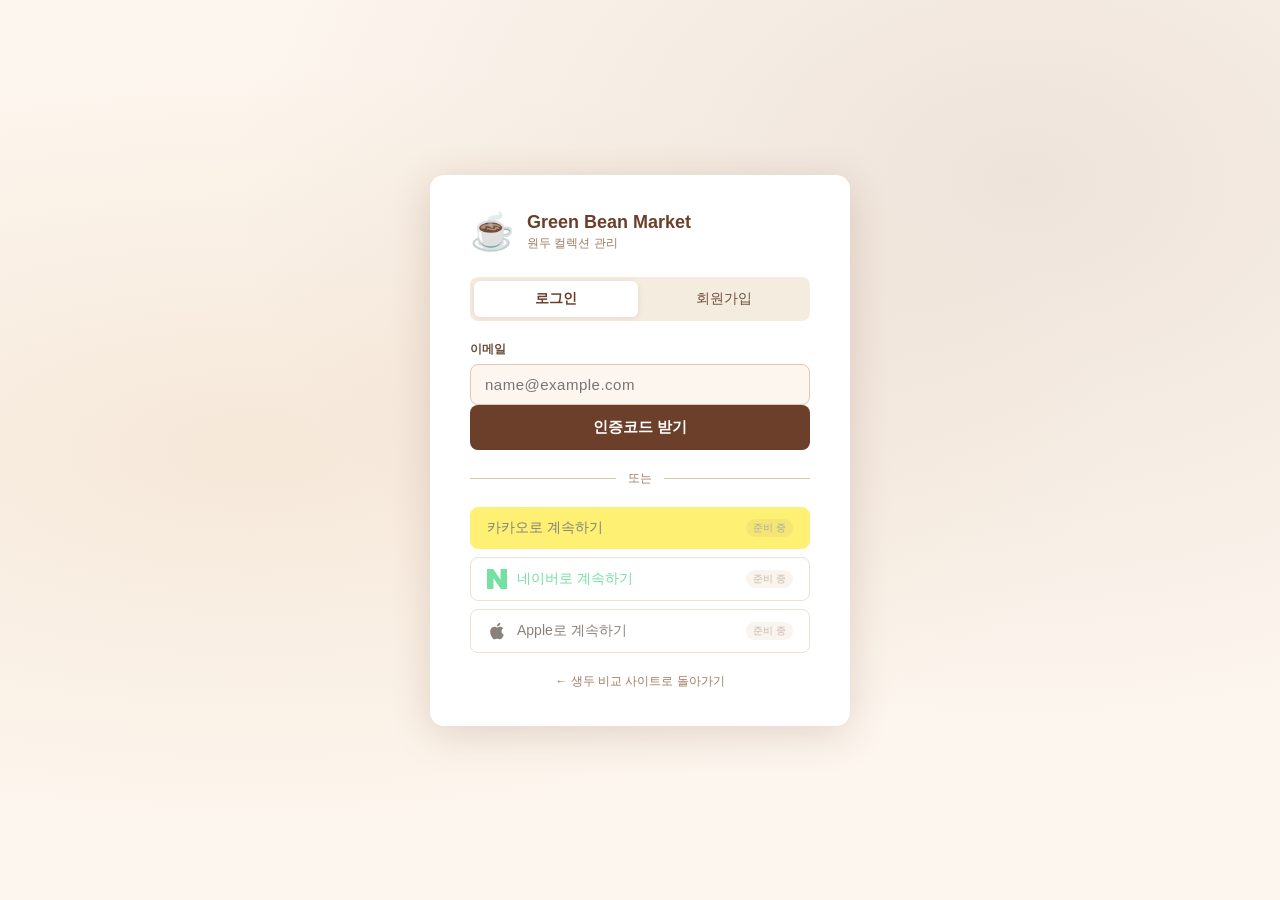
==== auth.html @ fc9a9150 "feat: 이메일 OTP 인증 시스템 + 원두 컬렉션 로그인 게이트 - auth.html/css/js: Supabase 이메일 OTP 인증 (8자리) - 카카오/네이버/Apple " ====
<!DOCTYPE html>
<html lang="ko">
<head>
<meta charset="UTF-8">
<meta name="viewport" content="width=device-width, initial-scale=1.0">
<title>로그인 — Green Bean Market</title>
<link rel="stylesheet" href="auth.css">
</head>
<body>

<div class="auth-bg">
  <div class="auth-card">

    <!-- 로고 -->
    <a href="index.html" class="auth-logo">
      <span>☕</span>
      <div>
        <div class="auth-logo-title">Green Bean Market</div>
        <div class="auth-logo-sub">원두 컬렉션 관리</div>
      </div>
    </a>

    <!-- 탭 -->
    <div class="auth-tabs">
      <button class="auth-tab active" id="tabLogin"  onclick="switchTab('login')">로그인</button>
      <button class="auth-tab"        id="tabSignup" onclick="switchTab('signup')">회원가입</button>
    </div>

    <!-- 에러/성공 메시지 -->
    <div class="auth-msg" id="authMsg" style="display:none"></div>

    <!-- Step 1: 이메일 입력 -->
    <div id="stepEmail">
      <div class="auth-field">
        <label>이메일</label>
        <input type="email" id="emailInput" placeholder="name@example.com"
               onkeydown="if(event.key==='Enter')sendCode()">
      </div>
      <button class="auth-btn-primary" id="btnSendCode" onclick="sendCode()">
        인증코드 받기
      </button>
    </div>

    <!-- Step 2: OTP 입력 -->
    <div id="stepOtp" style="display:none">
      <div class="auth-otp-info" id="otpInfo"></div>
      <div class="auth-field">
        <label>인증코드 <span class="auth-timer" id="otpTimer"></span></label>
        <input type="text" id="otpInput" placeholder="6자리 숫자 입력"
               maxlength="8" inputmode="numeric" autocomplete="one-time-code"
               onkeydown="if(event.key==='Enter')verifyCode()">
      </div>
      <button class="auth-btn-primary" id="btnVerify" onclick="verifyCode()">
        인증 확인
      </button>
      <button class="auth-btn-ghost" onclick="backToEmail()">
        ← 이메일 다시 입력
      </button>
    </div>

    <!-- 소셜 로그인 (추후 활성화) -->
    <div class="auth-divider"><span>또는</span></div>
    <div class="auth-social">
      <button class="auth-social-btn kakao" disabled title="준비 중">
        <img src="https://developers.kakao.com/assets/img/about/logos/kakaolink/kakaolink_btn_medium.png"
             alt="카카오" width="20" height="20" onerror="this.style.display='none'">
        카카오로 계속하기
        <span class="auth-soon">준비 중</span>
      </button>
      <button class="auth-social-btn naver" disabled title="준비 중">
        <svg width="20" height="20" viewBox="0 0 24 24" fill="currentColor">
          <path d="M16.273 12.845L7.376 0H0v24h7.727V11.155L16.624 24H24V0h-7.727z"/>
        </svg>
        네이버로 계속하기
        <span class="auth-soon">준비 중</span>
      </button>
      <button class="auth-social-btn apple" disabled title="준비 중">
        <svg width="20" height="20" viewBox="0 0 24 24" fill="currentColor">
          <path d="M18.71 19.5c-.83 1.24-1.71 2.45-3.05 2.47-1.34.03-1.77-.79-3.29-.79-1.53 0-2 .77-3.27.82-1.31.05-2.3-1.32-3.14-2.53C4.25 17 2.94 12.45 4.7 9.39c.87-1.52 2.43-2.48 4.12-2.51 1.28-.02 2.5.87 3.29.87.78 0 2.26-1.07 3.8-.91.65.03 2.47.26 3.64 1.98-.09.06-2.17 1.28-2.15 3.81.03 3.02 2.65 4.03 2.68 4.04-.03.07-.42 1.44-1.38 2.83M13 3.5c.73-.83 1.94-1.46 2.94-1.5.13 1.17-.34 2.35-1.04 3.19-.69.85-1.83 1.51-2.95 1.42-.15-1.15.41-2.35 1.05-3.11z"/>
        </svg>
        Apple로 계속하기
        <span class="auth-soon">준비 중</span>
      </button>
    </div>

    <p class="auth-footer">
      <a href="index.html">← 생두 비교 사이트로 돌아가기</a>
    </p>
  </div>
</div>

<script src="https://cdn.jsdelivr.net/npm/@supabase/supabase-js@2/dist/umd/supabase.min.js"></script>
<script src="supabase.config.js"></script>
<script src="auth.js"></script>
</body>
</html>
---- auth.css ----
*, *::before, *::after { box-sizing: border-box; margin: 0; padding: 0; }

:root {
  --brown:   #6b3f2a;
  --brown2:  #8b5e42;
  --tan:     #d4a97a;
  --tan2:    #e8cca8;
  --cream:   #fdf6ee;
  --cream2:  #f5ece0;
  --border:  #ddc9b0;
  --text:    #2c1a0e;
  --text2:   #6b4f3a;
  --text3:   #9e7b62;
  --white:   #ffffff;
  --error:   #dc2626;
  --success: #16a34a;
  --radius:  14px;
  --radius-sm: 8px;
  --shadow:  0 8px 40px rgba(107,63,42,.18);
}

body {
  min-height: 100vh;
  font-family: 'Pretendard', 'Apple SD Gothic Neo', 'Noto Sans KR', sans-serif;
  color: var(--text);
}

/* ── 배경 ── */
.auth-bg {
  min-height: 100vh;
  background:
    radial-gradient(ellipse at 20% 50%, rgba(212,169,122,.18) 0%, transparent 60%),
    radial-gradient(ellipse at 80% 20%, rgba(107,63,42,.10) 0%, transparent 55%),
    var(--cream);
  display: flex;
  align-items: center;
  justify-content: center;
  padding: 24px;
}

/* ── 카드 ── */
.auth-card {
  background: var(--white);
  border-radius: var(--radius);
  box-shadow: var(--shadow);
  padding: 36px 40px;
  width: 100%;
  max-width: 420px;
  display: flex;
  flex-direction: column;
  gap: 20px;
}

/* ── 로고 ── */
.auth-logo {
  display: flex;
  align-items: center;
  gap: 12px;
  text-decoration: none;
  color: inherit;
  margin-bottom: 4px;
}
.auth-logo span        { font-size: 36px; }
.auth-logo-title       { font-size: 18px; font-weight: 700; color: var(--brown); }
.auth-logo-sub         { font-size: 12px; color: var(--text3); margin-top: 2px; }

/* ── 탭 ── */
.auth-tabs {
  display: flex;
  background: var(--cream2);
  border-radius: var(--radius-sm);
  padding: 4px;
  gap: 4px;
}
.auth-tab {
  flex: 1;
  padding: 9px;
  border: none;
  border-radius: 6px;
  background: transparent;
  font-size: 14px;
  font-weight: 500;
  color: var(--text2);
  cursor: pointer;
  transition: background .15s, color .15s, box-shadow .15s;
}
.auth-tab.active {
  background: var(--white);
  color: var(--brown);
  font-weight: 700;
  box-shadow: 0 1px 6px rgba(107,63,42,.12);
}

/* ── 메시지 ── */
.auth-msg {
  padding: 12px 14px;
  border-radius: var(--radius-sm);
  font-size: 13px;
  line-height: 1.5;
}
.auth-msg.error   { background: #fef2f2; color: var(--error);   border: 1px solid #fecaca; }
.auth-msg.success { background: #f0fdf4; color: var(--success); border: 1px solid #bbf7d0; }
.auth-msg.info    { background: #eff6ff; color: #1d4ed8;        border: 1px solid #bfdbfe; }

/* ── 필드 ── */
.auth-field { display: flex; flex-direction: column; gap: 6px; }
.auth-field label {
  font-size: 12px;
  font-weight: 600;
  color: var(--text2);
  display: flex;
  align-items: center;
  gap: 8px;
}
.auth-field input {
  padding: 11px 14px;
  border: 1.5px solid var(--border);
  border-radius: var(--radius-sm);
  font-size: 15px;
  color: var(--text);
  background: var(--cream);
  outline: none;
  transition: border-color .15s, background .15s;
  font-family: inherit;
  letter-spacing: .5px;
}
.auth-field input:focus {
  border-color: var(--tan);
  background: var(--white);
}
.auth-field input.invalid { border-color: var(--error); }

/* OTP 입력 큰 스타일 */
#otpInput {
  font-size: 24px;
  letter-spacing: 6px;
  text-align: center;
  font-weight: 600;
}

/* ── 버튼 ── */
.auth-btn-primary {
  width: 100%;
  padding: 13px;
  background: var(--brown);
  color: var(--white);
  border: none;
  border-radius: var(--radius-sm);
  font-size: 15px;
  font-weight: 700;
  cursor: pointer;
  transition: background .15s, transform .1s;
}
.auth-btn-primary:hover   { background: var(--brown2); }
.auth-btn-primary:active  { transform: scale(.98); }
.auth-btn-primary:disabled { opacity: .6; cursor: not-allowed; }

.auth-btn-ghost {
  width: 100%;
  padding: 10px;
  background: none;
  color: var(--text3);
  border: none;
  font-size: 13px;
  cursor: pointer;
  transition: color .12s;
  text-align: center;
}
.auth-btn-ghost:hover { color: var(--brown); }

/* ── OTP 안내 ── */
.auth-otp-info {
  background: var(--cream2);
  border-radius: var(--radius-sm);
  padding: 12px 14px;
  font-size: 13px;
  color: var(--text2);
  line-height: 1.5;
  text-align: center;
}
.auth-otp-info strong { color: var(--brown); display: block; margin-bottom: 2px; }

.auth-timer {
  margin-left: auto;
  font-size: 12px;
  color: var(--error);
  font-weight: 600;
  font-variant-numeric: tabular-nums;
}

/* ── 구분선 ── */
.auth-divider {
  display: flex;
  align-items: center;
  gap: 12px;
  color: var(--text3);
  font-size: 12px;
}
.auth-divider::before,
.auth-divider::after {
  content: '';
  flex: 1;
  height: 1px;
  background: var(--border);
}

/* ── 소셜 버튼 ── */
.auth-social { display: flex; flex-direction: column; gap: 8px; }
.auth-social-btn {
  width: 100%;
  padding: 11px 16px;
  border-radius: var(--radius-sm);
  border: 1.5px solid var(--border);
  background: var(--white);
  font-size: 14px;
  font-weight: 500;
  cursor: not-allowed;
  display: flex;
  align-items: center;
  gap: 10px;
  opacity: .55;
  transition: opacity .15s;
  color: var(--text);
  position: relative;
}
.auth-social-btn:not(:disabled):hover { opacity: .8; }
.auth-social-btn.kakao { background: #FEE500; border-color: #FEE500; color: #191919; }
.auth-social-btn.naver { color: #03C75A; }

.auth-soon {
  margin-left: auto;
  font-size: 10px;
  background: var(--cream2);
  color: var(--text3);
  padding: 2px 7px;
  border-radius: 100px;
}
.kakao .auth-soon { background: rgba(0,0,0,.08); color: #666; }

/* ── 하단 링크 ── */
.auth-footer {
  text-align: center;
  font-size: 12px;
}
.auth-footer a {
  color: var(--text3);
  text-decoration: none;
  transition: color .12s;
}
.auth-footer a:hover { color: var(--brown); }

/* ── 반응형 ── */
@media (max-width: 480px) {
  .auth-card { padding: 28px 24px; }
}
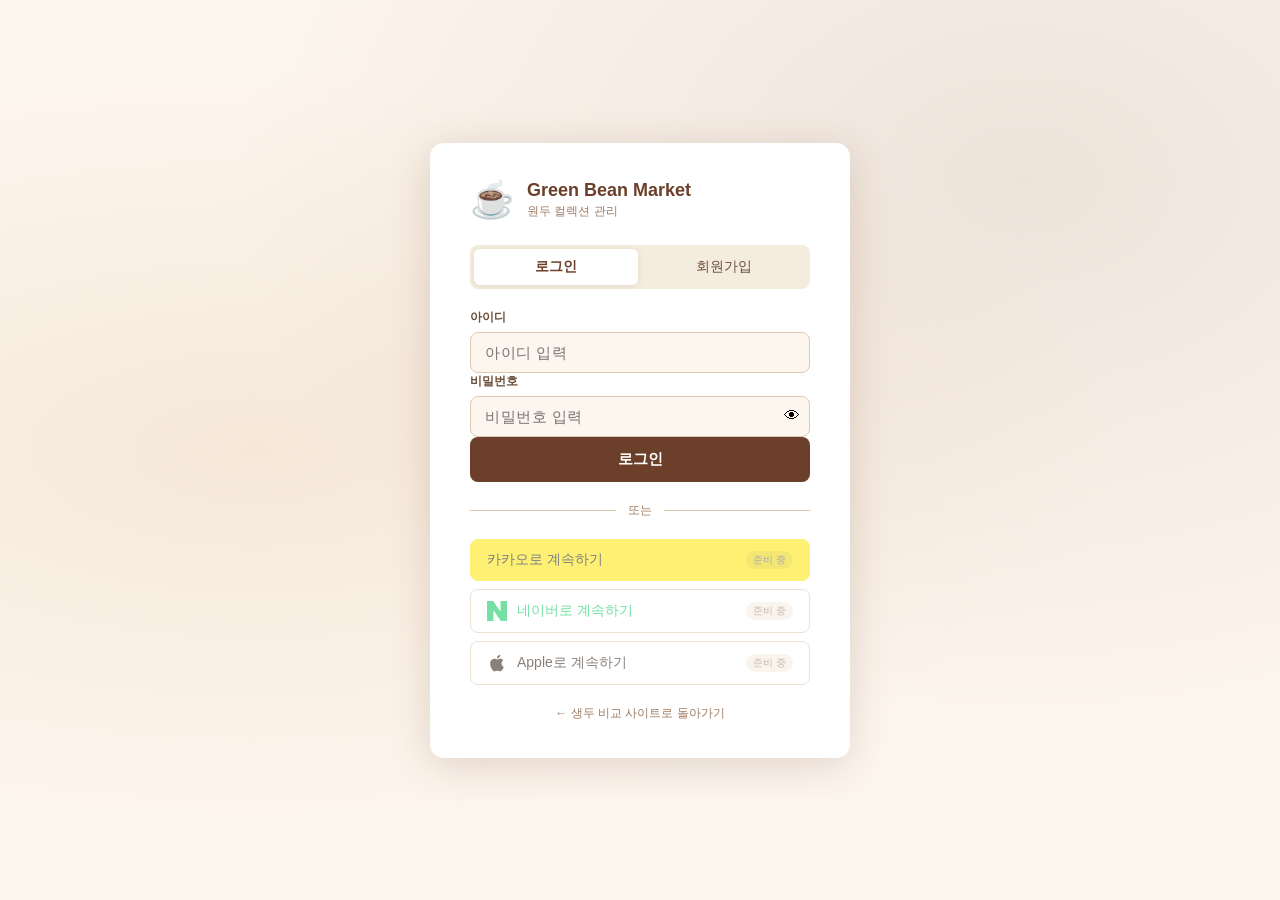
==== commit a21a43cb: "feat: 아이디/비밀번호/닉네임 기반 회원가입·로그인 시스템 - 회원가입: 아이디(중복체크), 닉네임, 비밀번호, 이메일(선택) - 로그인: 아이디 + 비밀번호 - profile" ====
--- a/auth.html
+++ b/auth.html
@@ -26,36 +26,74 @@
       <button class="auth-tab"        id="tabSignup" onclick="switchTab('signup')">회원가입</button>
     </div>
 
-    <!-- 에러/성공 메시지 -->
+    <!-- 메시지 -->
     <div class="auth-msg" id="authMsg" style="display:none"></div>
 
-    <!-- Step 1: 이메일 입력 -->
-    <div id="stepEmail">
+    <!-- ── 로그인 폼 ── -->
+    <div id="loginForm">
       <div class="auth-field">
-        <label>이메일</label>
-        <input type="email" id="emailInput" placeholder="name@example.com"
-               onkeydown="if(event.key==='Enter')sendCode()">
+        <label>아이디</label>
+        <input type="text" id="loginUsername" placeholder="아이디 입력"
+               autocomplete="username"
+               onkeydown="if(event.key==='Enter')document.getElementById('loginPassword').focus()">
       </div>
-      <button class="auth-btn-primary" id="btnSendCode" onclick="sendCode()">
-        인증코드 받기
-      </button>
+      <div class="auth-field">
+        <label>비밀번호</label>
+        <div class="auth-pw-wrap">
+          <input type="password" id="loginPassword" placeholder="비밀번호 입력"
+                 autocomplete="current-password"
+                 onkeydown="if(event.key==='Enter')login()">
+          <button class="auth-pw-toggle" type="button" onclick="togglePw('loginPassword', this)">👁</button>
+        </div>
+      </div>
+      <button class="auth-btn-primary" onclick="login()">로그인</button>
     </div>
 
-    <!-- Step 2: OTP 입력 -->
-    <div id="stepOtp" style="display:none">
-      <div class="auth-otp-info" id="otpInfo"></div>
+    <!-- ── 회원가입 폼 ── -->
+    <div id="signupForm" style="display:none">
       <div class="auth-field">
-        <label>인증코드 <span class="auth-timer" id="otpTimer"></span></label>
-        <input type="text" id="otpInput" placeholder="6자리 숫자 입력"
-               maxlength="8" inputmode="numeric" autocomplete="one-time-code"
-               onkeydown="if(event.key==='Enter')verifyCode()">
+        <label>아이디 <span class="req">*</span>
+          <span class="auth-field-hint">영문·숫자·_ (4~20자)</span>
+        </label>
+        <div class="auth-input-wrap">
+          <input type="text" id="signupUsername" placeholder="예: coffee_lover"
+                 maxlength="20" autocomplete="username"
+                 oninput="checkUsername(this)">
+          <span class="auth-input-status" id="usernameStatus"></span>
+        </div>
       </div>
-      <button class="auth-btn-primary" id="btnVerify" onclick="verifyCode()">
-        인증 확인
-      </button>
-      <button class="auth-btn-ghost" onclick="backToEmail()">
-        ← 이메일 다시 입력
-      </button>
+      <div class="auth-field">
+        <label>닉네임 <span class="req">*</span></label>
+        <input type="text" id="signupNickname" placeholder="예: 커피러버" maxlength="20">
+      </div>
+      <div class="auth-field">
+        <label>비밀번호 <span class="req">*</span>
+          <span class="auth-field-hint">8자 이상</span>
+        </label>
+        <div class="auth-pw-wrap">
+          <input type="password" id="signupPassword" placeholder="비밀번호 입력"
+                 autocomplete="new-password">
+          <button class="auth-pw-toggle" type="button" onclick="togglePw('signupPassword', this)">👁</button>
+        </div>
+      </div>
+      <div class="auth-field">
+        <label>비밀번호 확인 <span class="req">*</span></label>
+        <div class="auth-pw-wrap">
+          <input type="password" id="signupPasswordConfirm" placeholder="비밀번호 재입력"
+                 autocomplete="new-password"
+                 onkeydown="if(event.key==='Enter')signup()">
+          <button class="auth-pw-toggle" type="button" onclick="togglePw('signupPasswordConfirm', this)">👁</button>
+        </div>
+      </div>
+      <div class="auth-field">
+        <label>이메일 <span class="auth-optional">선택사항</span>
+          <span class="auth-field-hint">비밀번호 찾기에 활용</span>
+        </label>
+        <input type="email" id="signupEmail" placeholder="name@example.com"
+               autocomplete="email"
+               onkeydown="if(event.key==='Enter')signup()">
+      </div>
+      <button class="auth-btn-primary" onclick="signup()">회원가입</button>
     </div>
 
     <!-- 소셜 로그인 (추후 활성화) -->
@@ -63,7 +101,7 @@
     <div class="auth-social">
       <button class="auth-social-btn kakao" disabled title="준비 중">
         <img src="https://developers.kakao.com/assets/img/about/logos/kakaolink/kakaolink_btn_medium.png"
-             alt="카카오" width="20" height="20" onerror="this.style.display='none'">
+             alt="" width="20" height="20" onerror="this.style.display='none'">
         카카오로 계속하기
         <span class="auth-soon">준비 중</span>
       </button>
--- a/auth.css
+++ b/auth.css
@@ -249,6 +249,60 @@
 }
 .auth-footer a:hover { color: var(--brown); }
 
+/* ── 필드 힌트 / 선택사항 ── */
+.auth-field-hint {
+  font-size: 11px;
+  font-weight: 400;
+  color: var(--text3);
+  margin-left: 4px;
+}
+.auth-optional {
+  font-size: 11px;
+  font-weight: 400;
+  color: var(--text3);
+  background: var(--cream2);
+  padding: 1px 6px;
+  border-radius: 100px;
+  margin-left: 4px;
+}
+.req { color: var(--error); }
+
+/* ── 비밀번호 래퍼 ── */
+.auth-pw-wrap {
+  position: relative;
+}
+.auth-pw-wrap input {
+  width: 100%;
+  padding-right: 40px;
+}
+.auth-pw-toggle {
+  position: absolute;
+  right: 10px;
+  top: 50%;
+  transform: translateY(-50%);
+  background: none;
+  border: none;
+  cursor: pointer;
+  font-size: 16px;
+  padding: 0;
+  line-height: 1;
+}
+
+/* ── 아이디 입력 상태 표시 ── */
+.auth-input-wrap { position: relative; }
+.auth-input-wrap input { width: 100%; padding-right: 140px; }
+.auth-input-status {
+  position: absolute;
+  right: 10px;
+  top: 50%;
+  transform: translateY(-50%);
+  font-size: 11px;
+  white-space: nowrap;
+  color: var(--text3);
+}
+.auth-input-status.good { color: var(--success); }
+.auth-input-status.bad  { color: var(--error); }
+
 /* ── 반응형 ── */
 @media (max-width: 480px) {
   .auth-card { padding: 28px 24px; }
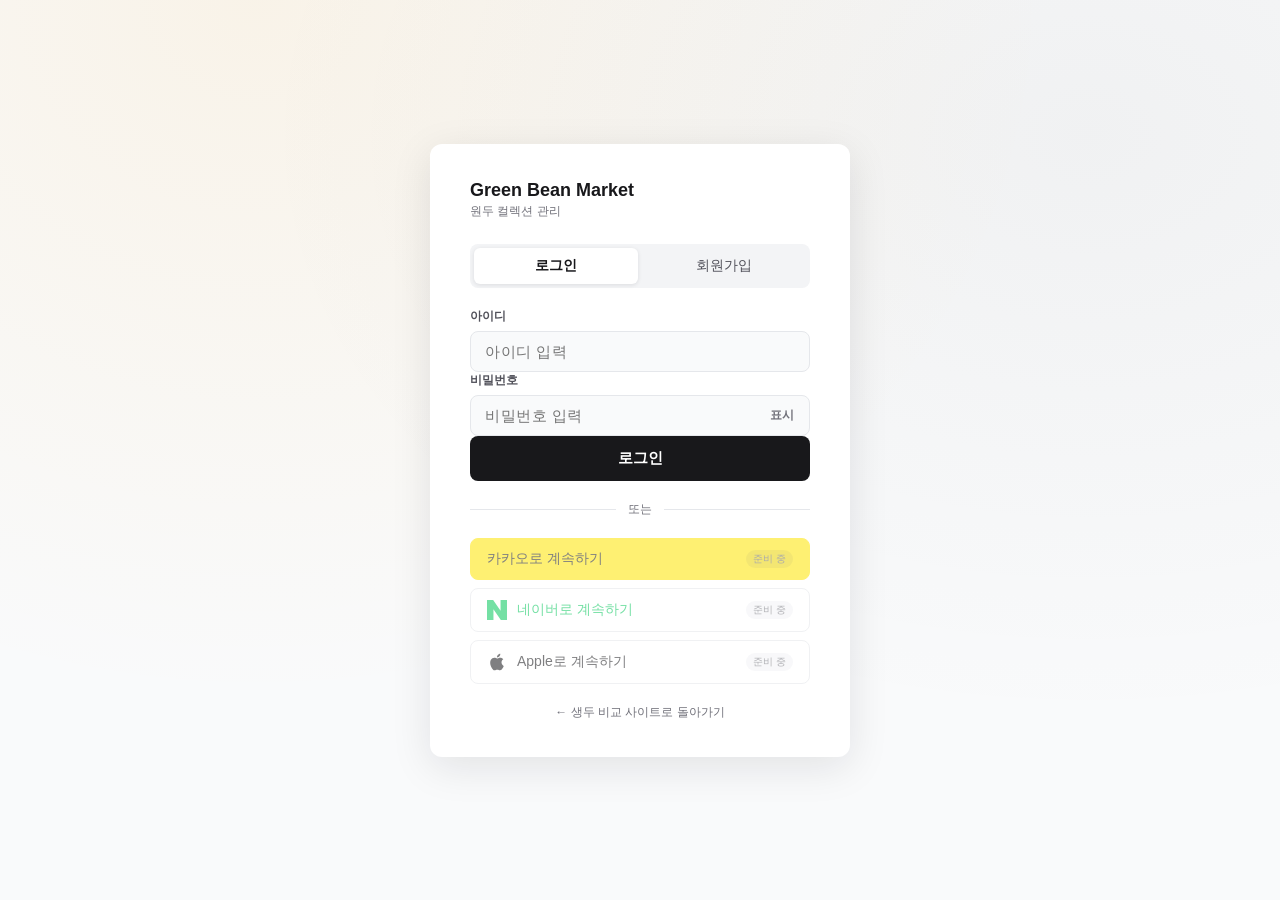
==== commit 25f3859d: "나머지 페이지 디자인 통일: 쿨 뉴트럴 + 앤버 · 이모지 제거 메인 라인업 페이지와 같은 결(쿨 그레이 뉴트럴 베이스 + 앤버 액센트, 라이트 헤더, 이모지 제거)로 auth·r" ====
--- a/auth.html
+++ b/auth.html
@@ -13,7 +13,6 @@
 
     <!-- 로고 -->
     <a href="index.html" class="auth-logo">
-      <span>☕</span>
       <div>
         <div class="auth-logo-title">Green Bean Market</div>
         <div class="auth-logo-sub">원두 컬렉션 관리</div>
@@ -43,7 +42,7 @@
           <input type="password" id="loginPassword" placeholder="비밀번호 입력"
                  autocomplete="current-password"
                  onkeydown="if(event.key==='Enter')login()">
-          <button class="auth-pw-toggle" type="button" onclick="togglePw('loginPassword', this)">👁</button>
+          <button class="auth-pw-toggle" type="button" onclick="togglePw('loginPassword', this)">표시</button>
         </div>
       </div>
       <button class="auth-btn-primary" onclick="login()">로그인</button>
@@ -73,7 +72,7 @@
         <div class="auth-pw-wrap">
           <input type="password" id="signupPassword" placeholder="비밀번호 입력"
                  autocomplete="new-password">
-          <button class="auth-pw-toggle" type="button" onclick="togglePw('signupPassword', this)">👁</button>
+          <button class="auth-pw-toggle" type="button" onclick="togglePw('signupPassword', this)">표시</button>
         </div>
       </div>
       <div class="auth-field">
@@ -82,7 +81,7 @@
           <input type="password" id="signupPasswordConfirm" placeholder="비밀번호 재입력"
                  autocomplete="new-password"
                  onkeydown="if(event.key==='Enter')signup()">
-          <button class="auth-pw-toggle" type="button" onclick="togglePw('signupPasswordConfirm', this)">👁</button>
+          <button class="auth-pw-toggle" type="button" onclick="togglePw('signupPasswordConfirm', this)">표시</button>
         </div>
       </div>
       <div class="auth-field">
--- a/auth.css
+++ b/auth.css
@@ -1,22 +1,22 @@
 *, *::before, *::after { box-sizing: border-box; margin: 0; padding: 0; }
 
 :root {
-  --brown:   #6b3f2a;
-  --brown2:  #8b5e42;
-  --tan:     #d4a97a;
-  --tan2:    #e8cca8;
-  --cream:   #fdf6ee;
-  --cream2:  #f5ece0;
-  --border:  #ddc9b0;
-  --text:    #2c1a0e;
-  --text2:   #6b4f3a;
-  --text3:   #9e7b62;
+  --brown:   #18181b;
+  --brown2:  #27272a;
+  --tan:     #f59e0b;
+  --tan2:    #fef3c7;
+  --cream:   #f9fafb;
+  --cream2:  #f3f4f6;
+  --border:  #e5e7eb;
+  --text:    #18181b;
+  --text2:   #52525b;
+  --text3:   #71717a;
   --white:   #ffffff;
   --error:   #dc2626;
   --success: #16a34a;
-  --radius:  14px;
+  --radius:  12px;
   --radius-sm: 8px;
-  --shadow:  0 8px 40px rgba(107,63,42,.18);
+  --shadow:  0 10px 40px rgba(24,24,27,.10);
 }
 
 body {
@@ -29,8 +29,8 @@
 .auth-bg {
   min-height: 100vh;
   background:
-    radial-gradient(ellipse at 20% 50%, rgba(212,169,122,.18) 0%, transparent 60%),
-    radial-gradient(ellipse at 80% 20%, rgba(107,63,42,.10) 0%, transparent 55%),
+    radial-gradient(ellipse at 20% 0%, rgba(245,158,11,.08) 0%, transparent 55%),
+    radial-gradient(ellipse at 85% 15%, rgba(24,24,27,.04) 0%, transparent 55%),
     var(--cream);
   display: flex;
   align-items: center;
@@ -88,7 +88,7 @@
   background: var(--white);
   color: var(--brown);
   font-weight: 700;
-  box-shadow: 0 1px 6px rgba(107,63,42,.12);
+  box-shadow: 0 1px 4px rgba(24,24,27,.10);
 }
 
 /* ── 메시지 ── */
@@ -283,10 +283,13 @@
   background: none;
   border: none;
   cursor: pointer;
-  font-size: 16px;
-  padding: 0;
+  font-size: 12px;
+  font-weight: 600;
+  color: var(--text3);
+  padding: 4px 6px;
   line-height: 1;
 }
+.auth-pw-toggle:hover { color: var(--brown); }
 
 /* ── 아이디 입력 상태 표시 ── */
 .auth-input-wrap { position: relative; }
